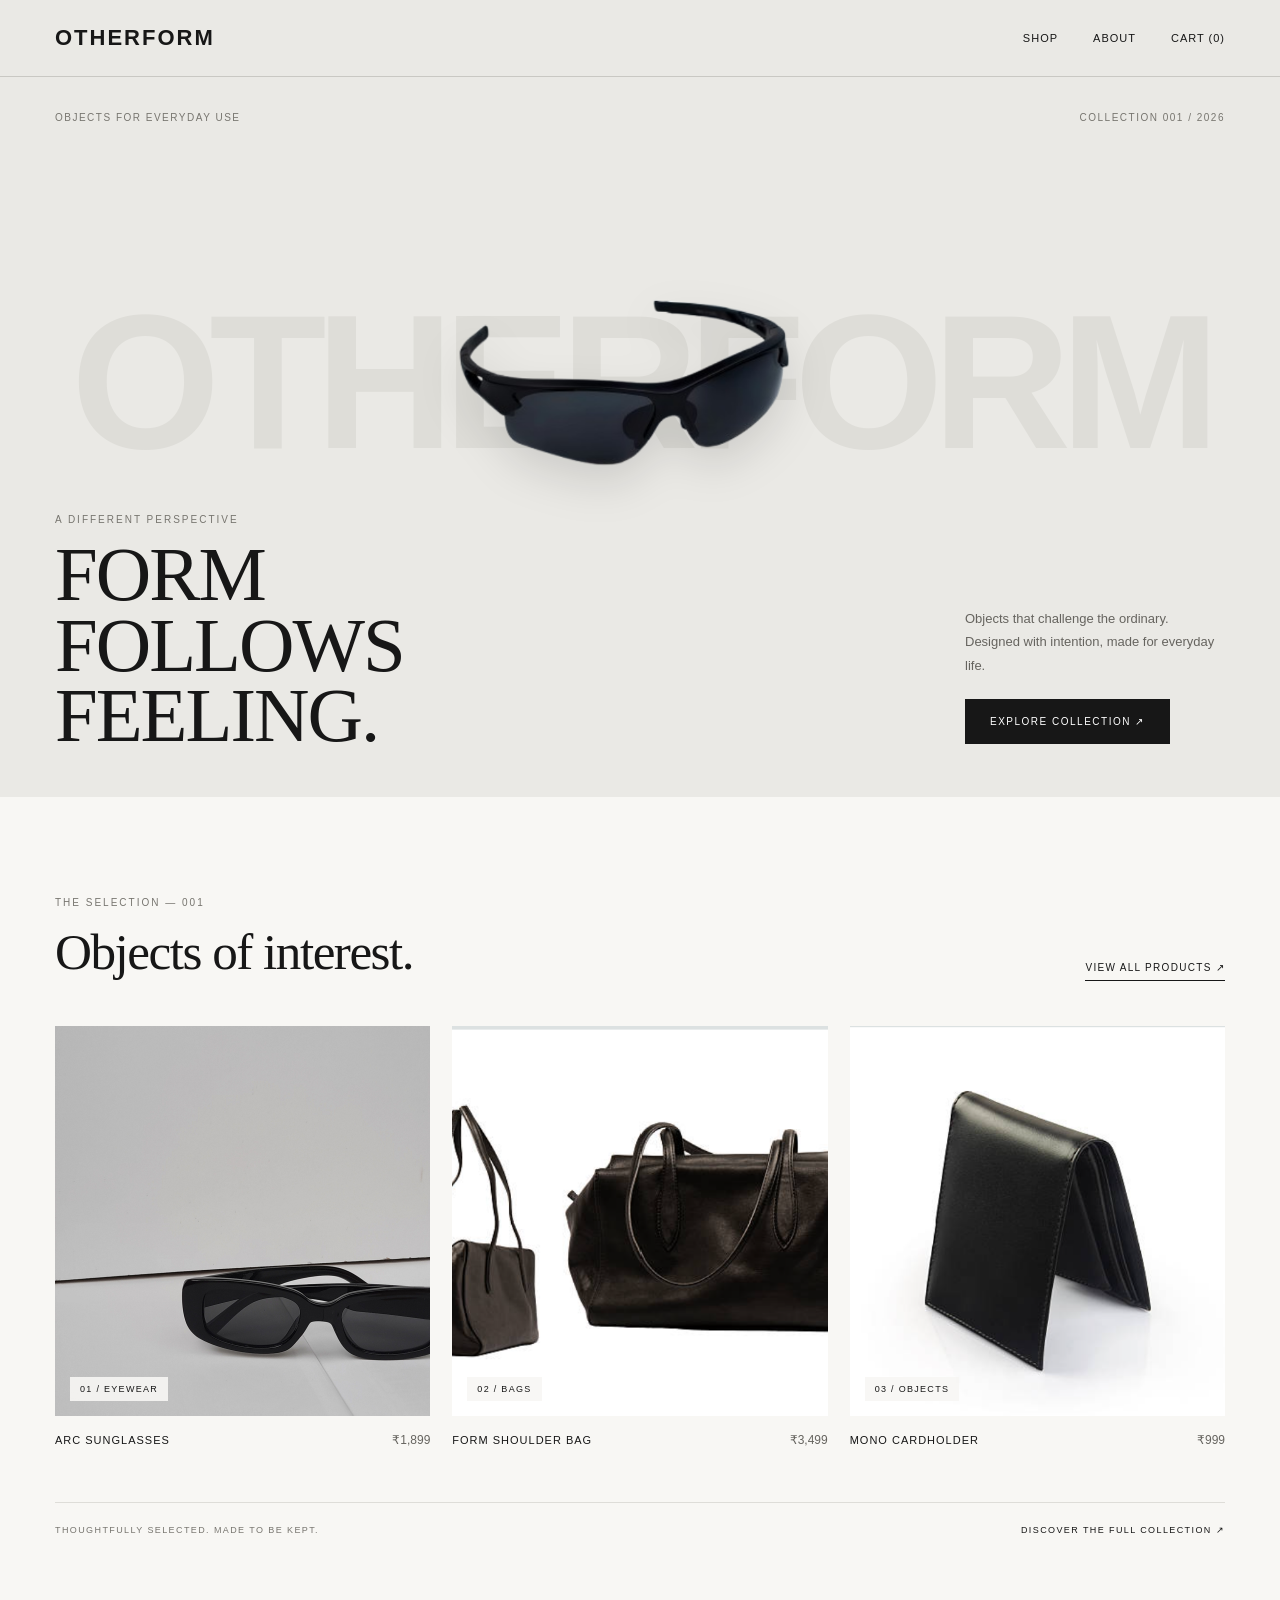
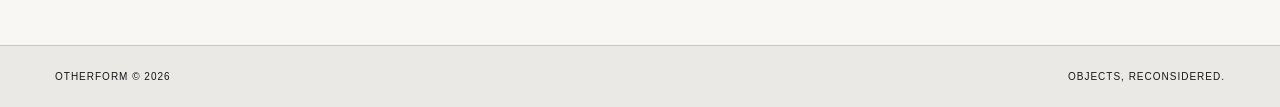
==== index.html @ 585d26f1 "Initial commit: OTHERFORM ecommerce website" ====
<!DOCTYPE html>
<html lang="en">

<head>
    <meta charset="UTF-8">
    <meta name="viewport" content="width=device-width, initial-scale=1.0">
    <title>OTHERFORM — Objects for Everyday Use</title>

    <link rel="stylesheet" href="css/style.css">
</head>

<body>

    <!-- Navigation -->
    <header>
        <nav class="navbar">

            <a href="index.html" class="logo">OTHERFORM</a>

            <div class="nav-links">
                <a href="shop.html">SHOP</a>
                <a href="#about">ABOUT</a>
                <a href="cart.html">CART (0)</a>
            </div>

        </nav>
    </header>


    <!-- Hero Section -->
    <main>

        
        <section class="hero">

            <div class="hero-background-text">
                OTHERFORM
            </div>

            <div class="hero-top-label">
             <span>OBJECTS FOR EVERYDAY USE</span>
                <span>COLLECTION 001 / 2026</span>
            </div>

         <div class="hero-product">
             <img src="assets/images/hero-sunglasses.png"
              alt="Sculptural sunglasses from OTHERFORM">
        </div>

         <div class="hero-bottom">

             <div>
                  <p class="hero-small-label">A DIFFERENT PERSPECTIVE</p>
                 <h1>FORM<br>FOLLOWS<br>FEELING.</h1>
              </div>

             <div class="hero-right">
                 <p>
                     Objects that challenge the ordinary.
                     Designed with intention, made for everyday life.
                 </p>

                 <a href="shop.html" class="shop-button">
                      EXPLORE COLLECTION ↗
                  </a>
                </div>

            </div>

        </section>


<!-- Collection Preview -->
        <section class="collection-preview">

         <div class="collection-heading">
          <div>
                 <p class="section-label">THE SELECTION — 001</p>
                <h2>Objects of interest.</h2>
            </div>

              <a href="shop.html" class="view-all">VIEW ALL PRODUCTS ↗</a>
         </div>

         
<div class="product-grid">

    <a href="product.html?item=arc" class="product-card">
        <div class="product-image">
            <img src="assets/images/sunglasses.jpg" alt="ARC black sunglasses">
            <span>01 / EYEWEAR</span>
        </div>
    
        <div class="product-info">
            <h3>ARC SUNGLASSES</h3>
            <p>₹1,899</p>
        </div>
    </a>

    <a href="product.html?item=form" class="product-card">
        <div class="product-image">
            <img src="assets/images/shoulder-bag.png" alt="FORM black shoulder bag">
            <span>02 / BAGS</span>
        </div>
        <div class="product-info">
            <h3>FORM SHOULDER BAG</h3>
            <p>₹3,499</p>
        </div>
    </a>

    <a href="product.html?item=mono" class="product-card">
        <div class="product-image">
            <img src="assets/images/cardholder.png" alt="MONO leather cardholder">
            <span>03 / OBJECTS</span>
        </div>
        <div class="product-info">
            <h3>MONO CARDHOLDER</h3>
            <p>₹999</p>
        </div>
    </a>

</div>


<div class="collection-footer">
    <p>THOUGHTFULLY SELECTED. MADE TO BE KEPT.</p>
    <a href="shop.html">DISCOVER THE FULL COLLECTION ↗</a>
</div>


     </section>


    </main>


    <!-- Footer -->
    <footer id="about">
        <p>OTHERFORM © 2026</p>
        <p>OBJECTS, RECONSIDERED.</p>
    </footer>

<script>
function updateCartCount() {

    let cart = JSON.parse(
        localStorage.getItem("otherform-cart") || "[]"
    );

    let totalItems = cart.reduce(function(total, item) {
        return total + item.quantity;
    }, 0);

    let cartLink = document.querySelector('a[href="cart.html"]');

    if (cartLink) {
        cartLink.textContent = "CART (" + totalItems + ")";
    }
}

updateCartCount();
</script>

<script>
function updateCartCount() {

    let cart = JSON.parse(
        localStorage.getItem("otherform-cart") || "[]"
    );

    let totalItems = cart.reduce(function(total, item) {
        return total + item.quantity;
    }, 0);

    let cartLink = document.querySelector('a[href="cart.html"]');

    if (cartLink) {
        cartLink.textContent = "CART (" + totalItems + ")";
    }
}

updateCartCount();
</script>

</body>

</html>
---- css/style.css ----
/* BASIC PAGE SETTINGS */

* {
    margin: 0;
    padding: 0;
    box-sizing: border-box;
}

body {
    background-color: #eae9e5;
    color: #171717;
    font-family: Arial, sans-serif;
}


/* NAVIGATION BAR */

.navbar {
    display: flex;
    justify-content: space-between;
    align-items: center;
    padding: 25px 55px;
    border-bottom: 1px solid #c9c8c3;
}

.logo {
    color: #171717;
    text-decoration: none;
    font-size: 22px;
    font-weight: bold;
    letter-spacing: 2px;
}

.nav-links {
    display: flex;
    gap: 35px;
}

.nav-links a {
    color: #171717;
    text-decoration: none;
    font-size: 11px;
    letter-spacing: 1px;
}


/* EDITORIAL HERO */

.hero {
    min-height: 720px;
    padding: 35px 55px 45px;
    position: relative;
    overflow: hidden;
    display: flex;
    flex-direction: column;
    justify-content: space-between;
}

.hero-top-label {
    display: flex;
    justify-content: space-between;
    position: relative;
    z-index: 3;
    font-size: 10px;
    letter-spacing: 1.5px;
    color: #77756f;
}


.hero-background-text {
    position: absolute;
    top: 27%;
    left: 50%;
    transform: translateX(-50%);
    font-size: clamp(85px, 15vw, 210px);
    font-weight: 700;
    letter-spacing: -11px;
    white-space: nowrap;
    color: #deddd8;
    z-index: 0;
    user-select: none;
}



.hero-product {
    position: absolute;
    top: 12%;
    left: 50%;
    transform: translateX(-50%);
    width: 52%;
    height: 66%;
    display: flex;
    align-items: center;
    justify-content: center;
    z-index: 1;
}

.hero-product img {
    width: 100%;
    height: 100%;
    object-fit: contain;
    filter: drop-shadow(0 18px 22px rgba(0, 0, 0, 0.12));
}


.hero-bottom {
    display: flex;
    justify-content: space-between;
    align-items: flex-end;
    position: relative;
    z-index: 2;
    width: 100%;
}

.hero-small-label {
    font-size: 10px;
    letter-spacing: 2px;
    color: #77756f;
    margin-bottom: 15px;
}

.hero h1 {
    font-family: Georgia, "Times New Roman", serif;
    font-size: clamp(48px, 6vw, 78px);
    font-weight: normal;
    line-height: 0.92;
    letter-spacing: -2px;
    color: #171717;
    margin: 12px 0 0;
}

.hero-right {
    max-width: 260px;
    margin-bottom: 8px;
}

.hero-right p {
    font-size: 13px;
    line-height: 1.8;
    color: #66645f;
    margin-bottom: 22px;
}

.shop-button {
    display: inline-block;
    background: #171717;
    color: #ffffff;
    padding: 17px 25px;
    text-decoration: none;
    font-size: 10px;
    letter-spacing: 1.5px;
    transition: background 0.3s ease;
}

.shop-button:hover {
    background: #55534e;
}


/* FOOTER */

footer {
    border-top: 1px solid #c9c8c3;
    padding: 25px 55px;
    display: flex;
    justify-content: space-between;
    font-size: 10px;
    letter-spacing: 1px;
}


/* MOBILE RESPONSIVENESS */

@media (max-width: 700px) {

    .navbar {
        padding: 20px;
    }

    .nav-links {
        gap: 14px;
    }

    .hero {
        min-height: 680px;
        padding: 25px 20px 35px;
    }

    .hero-background-text {
        top: 30%;
        letter-spacing: -5px;
    }

    .hero-product {
        top: 20%;
        width: 90%;
        height: 45%;
    }

    .hero-bottom {
        gap: 25px;
        align-items: flex-start;
        flex-direction: column;
    }

    .hero h1 {
        font-size: 48px;
    }

    .hero-right {
        max-width: 280px;
    }

    footer {
        padding: 20px;
    }
}
.hero-bottom {
    border-top: none;
    padding-top: 25px;
}

.hero-small-label {
    font-size: 10px;
    letter-spacing: 2px;
    color: #77756f;
    margin-bottom: 15px;
    text-transform: uppercase;
}

.hero-right p {
    font-size: 13px;
    line-height: 1.8;
    color: #66645f;
    margin-bottom: 22px;
}


/* COLLECTION PREVIEW */

.collection-preview {
    padding: 100px 55px 110px;
    background-color: #f8f7f4;
}

.collection-heading {
    display: flex;
    justify-content: space-between;
    align-items: flex-end;
    margin-bottom: 45px;
}

.section-label {
    font-size: 10px;
    letter-spacing: 2px;
    color: #77756f;
    margin-bottom: 14px;
}

.collection-heading h2 {
    font-family: Georgia, "Times New Roman", serif;
    font-size: clamp(35px, 4vw, 52px);
    font-weight: normal;
    letter-spacing: -1.5px;
    margin: 0;
}

.view-all {
    color: #171717;
    font-size: 10px;
    letter-spacing: 1.3px;
    text-decoration: none;
    border-bottom: 1px solid #171717;
    padding-bottom: 7px;
}

.product-grid {
    display: grid;
    grid-template-columns: repeat(3, 1fr);
    gap: 22px;
}

.product-card {
    min-width: 0;
}

.product-image {
    height: 390px;
    position: relative;
    display: flex;
    align-items: flex-end;
    padding: 17px;
    overflow: hidden;
    background-color: #e8e6e0;
}

.product-image span {
    font-size: 9px;
    letter-spacing: 1.5px;
    color: #77756f;
}

.product-image-one {
    background: #e8e6e0;
}

.product-image-two {
    background: #e3e1db;
}

.product-image-three {
    background: #eae9e4;
}

.product-info {
    display: flex;
    justify-content: space-between;
    align-items: center;
    padding-top: 17px;
}

.product-info h3 {
    font-size: 11px;
    font-weight: normal;
    letter-spacing: 1px;
    margin: 0;
}

.product-info p {
    font-size: 12px;
    color: #66645f;
    margin: 0;
}

/* COLLECTION RESPONSIVENESS */

@media (max-width: 700px) {
    .collection-preview {
        padding: 70px 20px;
    }

    .collection-heading {
        align-items: flex-start;
        gap: 20px;
        flex-direction: column;
    }

    .product-grid {
        grid-template-columns: 1fr;
        gap: 35px;
    }

    .product-image {
        height: 420px;
    }
}


.product-image {
    height: 390px;
    position: relative;
    overflow: hidden;
    padding: 0;
    background-color: #e8e6e0;
}

.product-image img {
    width: 100%;
    height: 100%;
    object-fit: cover;
    display: block;
    transition: transform 0.5s ease;
}

.product-card:hover .product-image img {
    transform: scale(1.04);
}

.product-image span {
    position: absolute;
    bottom: 15px;
    left: 15px;
    background: rgba(248, 247, 244, 0.9);
    padding: 7px 10px;
    font-size: 9px;
    letter-spacing: 1.3px;
    color: #171717;
}


.collection-footer {
    display: flex;
    justify-content: space-between;
    align-items: center;
    border-top: 1px solid #deddd8;
    margin-top: 55px;
    padding-top: 22px;
}

.collection-footer p,
.collection-footer a {
    font-size: 9px;
    letter-spacing: 1.4px;
    color: #77756f;
}

.collection-footer a {
    color: #171717;
    text-decoration: none;
}

.collection-footer a:hover {
    opacity: 0.55;
}

@media (max-width: 700px) {
    .collection-footer {
        flex-direction: column;
        align-items: flex-start;
        gap: 12px;
    }
}


/* SHOP PAGE */

.shop-page {
    padding: 75px 55px 100px;
}

.shop-heading {
    padding: 35px 0 75px;
}

.shop-heading h1 {
    font-family: Georgia, "Times New Roman", serif;
    font-size: clamp(55px, 8vw, 100px);
    font-weight: normal;
    letter-spacing: -4px;
    margin: 15px 0 20px;
}

.shop-description {
    max-width: 360px;
    font-size: 13px;
    line-height: 1.8;
    color: #77756f;
}

.shop-toolbar {
    display: flex;
    justify-content: space-between;
    border-top: 1px solid #d5d3cd;
    padding: 18px 0;
    margin-bottom: 20px;
}

.shop-toolbar p {
    font-size: 10px;
    letter-spacing: 1.3px;
}

.shop-toolbar span {
    color: #88857e;
}

.shop-product-link {
    display: block;
    color: inherit;
    text-decoration: none;
}

.shop-page .product-grid {
    row-gap: 45px;
}

.shop-page .product-image {
    height: 430px;
}

.shop-page .product-info {
    padding-top: 18px;
}

.shop-page .product-card:hover .product-image img {
    transform: scale(1.04);
}

/* SHOP PAGE MOBILE */

@media (max-width: 700px) {
    .shop-page {
        padding: 45px 20px 70px;
    }

    .shop-heading {
        padding: 25px 0 50px;
    }

    .shop-heading h1 {
        letter-spacing: -2px;
    }

    .shop-toolbar p {
        font-size: 8px;
    }

    .shop-page .product-image {
        height: 420px;
    }
}


/* PRODUCT DETAIL IMAGE FIX */

.product-detail-image {
    width: 100%;
    height: 650px;
    background-color: #f1f0eb;
    overflow: hidden;
}

.product-detail-image img {
    width: 100%;
    height: 100%;
    object-fit: contain;
    object-position: center;
    display: block;
}


/* =================================
   PRODUCT DETAIL PAGE
================================= */

.product-page {
    padding: 35px 55px 100px;
}

.back-link {
    display: inline-block;
    font-size: 10px;
    letter-spacing: 1.5px;
    color: #77756f;
    text-decoration: none;
    margin-bottom: 35px;
    transition: color 0.3s ease;
}

.back-link:hover {
    color: #171717;
}

.product-detail {
    display: grid;
    grid-template-columns: 1.15fr 0.85fr;
    gap: 75px;
    align-items: center;
}

/* PRODUCT IMAGE */

.product-detail-image {
    width: 100%;
    height: 650px;
    background-color: #f1f0eb;
    overflow: hidden;
}

.product-detail-image img {
    width: 100%;
    height: 100%;
    object-fit: contain;
    object-position: center;
    display: block;
}

/* PRODUCT INFORMATION */

.product-detail-info {
    padding: 20px 15px;
}

.product-detail-info .section-label {
    font-size: 10px;
    letter-spacing: 2px;
    color: #88857e;
    margin-bottom: 25px;
}

.product-detail-info h1 {
    font-family: Georgia, "Times New Roman", serif;
    font-size: clamp(35px, 4vw, 55px);
    font-weight: normal;
    letter-spacing: -1.5px;
    line-height: 1.1;
    margin-bottom: 22px;
}

.detail-price {
    font-size: 15px;
    letter-spacing: 0.5px;
    margin-bottom: 30px;
}

.product-divider {
    width: 100%;
    height: 1px;
    background-color: #d5d3cd;
    margin-bottom: 28px;
}

.product-description {
    max-width: 370px;
    font-size: 13px;
    line-height: 1.9;
    color: #77756f;
    margin-bottom: 35px;
}

.product-reference {
    font-size: 9px;
    letter-spacing: 1.5px;
    color: #99958d;
    margin-bottom: 35px;
}

/* ADD TO CART BUTTON */

.add-to-cart {
    width: 100%;
    padding: 19px 20px;
    background-color: #171717;
    color: #ffffff;
    border: 1px solid #171717;
    font-family: inherit;
    font-size: 10px;
    letter-spacing: 2px;
    cursor: pointer;
    transition: all 0.3s ease;
}

.add-to-cart:hover {
    background-color: transparent;
    color: #171717;
}

.shipping-note {
    text-align: center;
    font-size: 10px;
    color: #88857e;
    margin-top: 18px;
}

/* PRODUCT PAGE MOBILE */

@media (max-width: 800px) {

    .product-page {
        padding: 30px 20px 70px;
    }

    .product-detail {
        grid-template-columns: 1fr;
        gap: 35px;
    }

    .product-detail-image {
        height: 480px;
    }

    .product-detail-info {
        padding: 10px 0;
    }

    .product-detail-info h1 {
        font-size: 42px;
    }

}


/* =================================
   OTHERFORM CART PAGE
================================= */

.cart-page {
    padding: 75px 55px 100px;
}

.cart-heading {
    padding: 25px 0 65px;
}

.cart-heading h1 {
    font-family: Georgia, "Times New Roman", serif;
    font-size: clamp(55px, 8vw, 95px);
    font-weight: normal;
    letter-spacing: -4px;
    margin: 15px 0;
}

.cart-heading > p:last-child {
    font-size: 13px;
    color: #77756f;
}

.cart-layout {
    display: grid;
    grid-template-columns: 1.6fr 0.8fr;
    gap: 80px;
    align-items: start;
}

.cart-toolbar {
    display: flex;
    justify-content: space-between;
    border-top: 1px solid #d5d3cd;
    padding: 20px 0;
    font-size: 10px;
    letter-spacing: 1.5px;
}

.cart-item {
    display: flex;
    gap: 25px;
    padding: 25px 0;
    border-top: 1px solid #e2e0da;
    align-items: flex-start;
}

.cart-item img {
    width: 145px;
    height: 160px;
    object-fit: contain;
    background: #f1f0eb;
}

.cart-item-info {
    flex: 1;
}

.cart-item-info h3 {
    font-size: 12px;
    letter-spacing: 1px;
    font-weight: normal;
    margin: 5px 0 12px;
}

.cart-item-info > p {
    font-size: 13px;
    margin-bottom: 18px;
}

.quantity-controls {
    display: flex;
    align-items: center;
    gap: 18px;
    margin-bottom: 15px;
}

.quantity-controls button {
    border: none;
    background: none;
    cursor: pointer;
    font-size: 18px;
}

.quantity-controls span {
    font-size: 12px;
}

.remove-item {
    background: none;
    border: none;
    font-size: 9px;
    letter-spacing: 1.5px;
    color: #88857e;
    cursor: pointer;
    text-decoration: underline;
}

.cart-item-total {
    font-size: 12px;
    white-space: nowrap;
}

.cart-summary {
    background: #f1f0eb;
    padding: 30px;
}

.cart-summary .section-label {
    font-size: 10px;
    letter-spacing: 1.5px;
    margin-bottom: 30px;
}

.summary-row {
    display: flex;
    justify-content: space-between;
    gap: 15px;
    font-size: 10px;
    letter-spacing: 0.8px;
    margin-bottom: 22px;
}

.summary-divider {
    height: 1px;
    background: #d5d3cd;
    margin: 25px 0;
}

.summary-total {
    font-size: 12px;
    font-weight: bold;
}

.checkout-button {
    display: block;
    text-align: center;
    background: #171717;
    color: white;
    text-decoration: none;
    padding: 18px 10px;
    font-size: 9px;
    letter-spacing: 1.5px;
    margin-top: 30px;
    transition: 0.3s;
}

.checkout-button:hover {
    background: #444;
}

.continue-shopping {
    display: block;
    text-align: center;
    color: #77756f;
    font-size: 9px;
    letter-spacing: 1.5px;
    margin-top: 22px;
    text-decoration: none;
}

#empty-cart {
    padding: 60px 0;
    text-align: center;
    font-size: 13px;
    color: #77756f;
}

#empty-cart a {
    display: inline-block;
    margin-top: 20px;
    color: #171717;
    font-size: 10px;
    text-decoration: none;
}

/* CART MOBILE */

@media (max-width: 800px) {

    .cart-page {
        padding: 45px 20px 70px;
    }

    .cart-heading {
        padding-bottom: 45px;
    }

    .cart-heading h1 {
        letter-spacing: -2px;
    }

    .cart-layout {
        grid-template-columns: 1fr;
        gap: 45px;
    }

    .cart-item {
        gap: 15px;
    }

    .cart-item img {
        width: 105px;
        height: 125px;
    }

    .cart-item-total {
        font-size: 10px;
    }

}

.product-card {
    display: block;
    color: inherit;
    text-decoration: none;
    cursor: pointer;
}


/* ============================= */
/* CHECKOUT PAGE */
/* ============================= */

.checkout-page {
    max-width: 1400px;
    margin: 0 auto;
    padding: 80px 6%;
    min-height: 70vh;
}

.checkout-heading {
    padding-bottom: 45px;
    border-bottom: 1px solid rgba(0, 0, 0, 0.15);
    margin-bottom: 55px;
}

.checkout-heading h1 {
    font-size: clamp(42px, 7vw, 86px);
    font-weight: 500;
    letter-spacing: -4px;
    margin: 15px 0;
}

.checkout-heading > p:last-child {
    color: #777;
    font-size: 14px;
}

.checkout-layout {
    display: grid;
    grid-template-columns: 1.4fr 0.8fr;
    gap: 100px;
    align-items: start;
}

.checkout-form-section h2,
.checkout-summary h2 {
    font-size: 13px;
    font-weight: 500;
    letter-spacing: 1.5px;
    padding-bottom: 22px;
    border-bottom: 1px solid #d8d8d8;
    margin-bottom: 30px;
}

.checkout-field {
    display: flex;
    flex-direction: column;
    gap: 10px;
    margin-bottom: 25px;
}

.checkout-field label {
    font-size: 10px;
    letter-spacing: 1.3px;
    color: #666;
}

.checkout-field input,
.checkout-field textarea {
    width: 100%;
    padding: 15px 2px;
    border: none;
    border-bottom: 1px solid #cfcfcf;
    background: transparent;
    font-family: inherit;
    font-size: 14px;
    outline: none;
    border-radius: 0;
}

.checkout-field textarea {
    min-height: 90px;
    resize: vertical;
}

.checkout-field input:focus,
.checkout-field textarea:focus {
    border-bottom-color: #111;
}

.checkout-row {
    display: grid;
    grid-template-columns: 1fr 1fr;
    gap: 25px;
}

.place-order-button {
    width: 100%;
    padding: 20px;
    margin-top: 20px;
    background: #111;
    color: white;
    border: 1px solid #111;
    font-family: inherit;
    font-size: 11px;
    letter-spacing: 1.5px;
    cursor: pointer;
    transition: 0.3s ease;
}

.place-order-button:hover {
    background: transparent;
    color: #111;
}

/* ORDER SUMMARY */

.checkout-summary {
    background: #f5f4f1;
    padding: 30px;
}

.checkout-item {
    display: flex;
    align-items: center;
    gap: 15px;
    padding: 18px 0;
    border-bottom: 1px solid #deddd9;
}

.checkout-item img {
    width: 75px;
    height: 85px;
    object-fit: contain;
    background: #ebeae6;
}

.checkout-item-info {
    flex: 1;
}

.checkout-item-info h3 {
    font-size: 11px;
    font-weight: 500;
    letter-spacing: 0.5px;
    margin-bottom: 8px;
}

.checkout-item-info p {
    font-size: 10px;
    color: #777;
    letter-spacing: 0.5px;
}

.checkout-item > span {
    font-size: 12px;
    white-space: nowrap;
}

.checkout-total-row,
.checkout-grand-total {
    display: flex;
    justify-content: space-between;
    gap: 12px;
    font-size: 11px;
    letter-spacing: 0.5px;
    padding: 16px 0;
}

.checkout-grand-total {
    border-top: 1px solid #ccc;
    margin-top: 5px;
    padding-top: 22px;
    font-size: 14px;
    font-weight: 600;
}

.edit-cart-link {
    display: inline-block;
    margin-top: 20px;
    color: #555;
    font-size: 10px;
    letter-spacing: 1px;
    text-decoration: none;
}

.edit-cart-link:hover {
    color: #000;
}

/* EMPTY CART AND CONFIRMATION */

#checkout-empty,
#order-confirmation {
    padding: 80px 0;
    text-align: center;
}

#checkout-empty h2,
#order-confirmation h1 {
    font-size: clamp(30px, 5vw, 60px);
    font-weight: 500;
    letter-spacing: -2px;
    margin-bottom: 25px;
}

#checkout-empty a {
    color: #111;
    font-size: 11px;
    letter-spacing: 1px;
    text-decoration: none;
}

#order-confirmation > p:not(.section-label) {
    color: #666;
    font-size: 13px;
    margin: 15px 0;
}

#order-confirmation .shop-button {
    display: inline-block;
    margin-top: 30px;
}

/* MOBILE CHECKOUT */

@media (max-width: 800px) {

    .checkout-page {
        padding: 55px 6%;
    }

    .checkout-heading h1 {
        letter-spacing: -2px;
    }

    .checkout-layout {
        grid-template-columns: 1fr;
        gap: 55px;
    }

    .checkout-summary {
        padding: 22px;
    }

}

@media (max-width: 480px) {

    .checkout-row {
        grid-template-columns: 1fr;
        gap: 0;
    }

    .checkout-item img {
        width: 60px;
        height: 70px;
    }

}
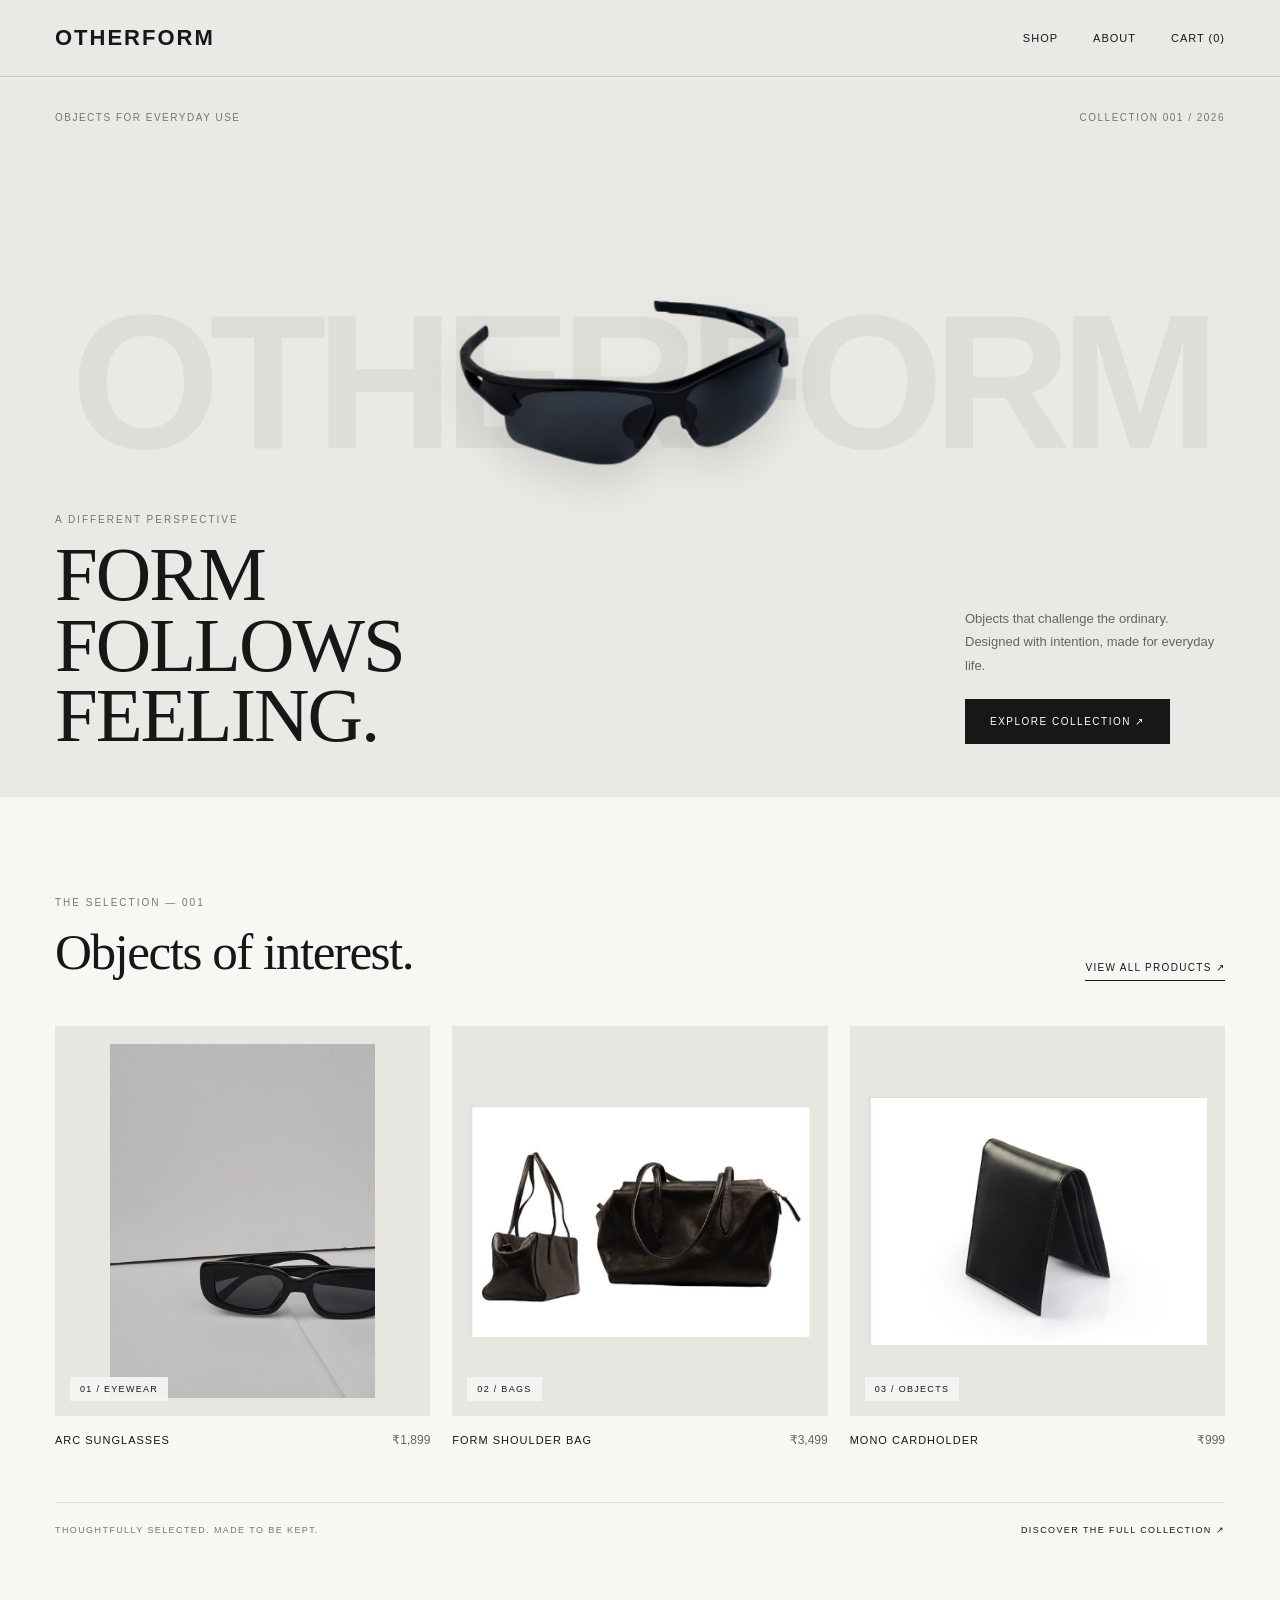
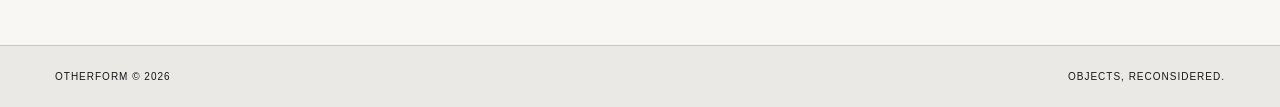
==== commit dc36e517: "fix(css): ensure images fit fully with object-fit contain, cache-bust CSS, and add .nojekyll" ====
--- a/index.html
+++ b/index.html
@@ -7,7 +7,7 @@
     <meta name="viewport" content="width=device-width, initial-scale=1.0">
     <title>OTHERFORM — Objects for Everyday Use</title>
 
-    <link rel="stylesheet" href="css/style.css">
+    <link rel="stylesheet" href="css/style.css?v=2">
 </head>
 
 <body>
@@ -141,47 +141,7 @@
         <p>OBJECTS, RECONSIDERED.</p>
     </footer>
 
-<script>
-function updateCartCount() {
-
-    let cart = JSON.parse(
-        localStorage.getItem("otherform-cart") || "[]"
-    );
-
-    let totalItems = cart.reduce(function(total, item) {
-        return total + item.quantity;
-    }, 0);
-
-    let cartLink = document.querySelector('a[href="cart.html"]');
-
-    if (cartLink) {
-        cartLink.textContent = "CART (" + totalItems + ")";
-    }
-}
-
-updateCartCount();
-</script>
-
-<script>
-function updateCartCount() {
-
-    let cart = JSON.parse(
-        localStorage.getItem("otherform-cart") || "[]"
-    );
-
-    let totalItems = cart.reduce(function(total, item) {
-        return total + item.quantity;
-    }, 0);
-
-    let cartLink = document.querySelector('a[href="cart.html"]');
-
-    if (cartLink) {
-        cartLink.textContent = "CART (" + totalItems + ")";
-    }
-}
-
-updateCartCount();
-</script>
+<script src="js/main.js"></script>
 
 </body>
 
--- a/css/style.css
+++ b/css/style.css
@@ -184,19 +184,22 @@
     }
 
     .hero {
-        min-height: 680px;
+        min-height: 720px;
         padding: 25px 20px 35px;
     }
 
     .hero-background-text {
-        top: 30%;
+        top: 24%;
         letter-spacing: -5px;
+        font-size: clamp(65px, 18vw, 130px);
     }
 
     .hero-product {
-        top: 20%;
-        width: 90%;
-        height: 45%;
+        top: 15%;
+        width: 85%;
+        max-width: 340px;
+        height: auto;
+        aspect-ratio: 3 / 2;
     }
 
     .hero-bottom {
@@ -353,7 +356,21 @@
     }
 
     .product-image {
-        height: 420px;
+        width: 100%;
+        height: auto;
+        aspect-ratio: 1 / 1;
+        display: flex;
+        align-items: center;
+        justify-content: center;
+    }
+
+    .product-image img,
+    .shop-page .product-image img {
+        width: 100%;
+        height: 100%;
+        object-fit: contain;
+        object-position: center;
+        padding: 16px;
     }
 }
 
@@ -369,7 +386,9 @@
 .product-image img {
     width: 100%;
     height: 100%;
-    object-fit: cover;
+    object-fit: contain;
+    object-position: center;
+    padding: 18px;
     display: block;
     transition: transform 0.5s ease;
 }
@@ -387,6 +406,7 @@
     font-size: 9px;
     letter-spacing: 1.3px;
     color: #171717;
+    z-index: 2;
 }
 
 
@@ -508,7 +528,9 @@
     }
 
     .shop-page .product-image {
-        height: 420px;
+        width: 100%;
+        height: auto;
+        aspect-ratio: 1 / 1;
     }
 }
 
@@ -668,7 +690,9 @@
     }
 
     .product-detail-image {
-        height: 480px;
+        width: 100%;
+        height: auto;
+        aspect-ratio: 1 / 1;
     }
 
     .product-detail-info {
@@ -886,8 +910,9 @@
     }
 
     .cart-item img {
-        width: 105px;
-        height: 125px;
+        width: 100px;
+        height: auto;
+        aspect-ratio: 1 / 1;
     }
 
     .cart-item-total {
@@ -1151,8 +1176,9 @@
     }
 
     .checkout-item img {
-        width: 60px;
-        height: 70px;
-    }
-
-}
+        width: 65px;
+        height: auto;
+        aspect-ratio: 1 / 1;
+    }
+
+}
